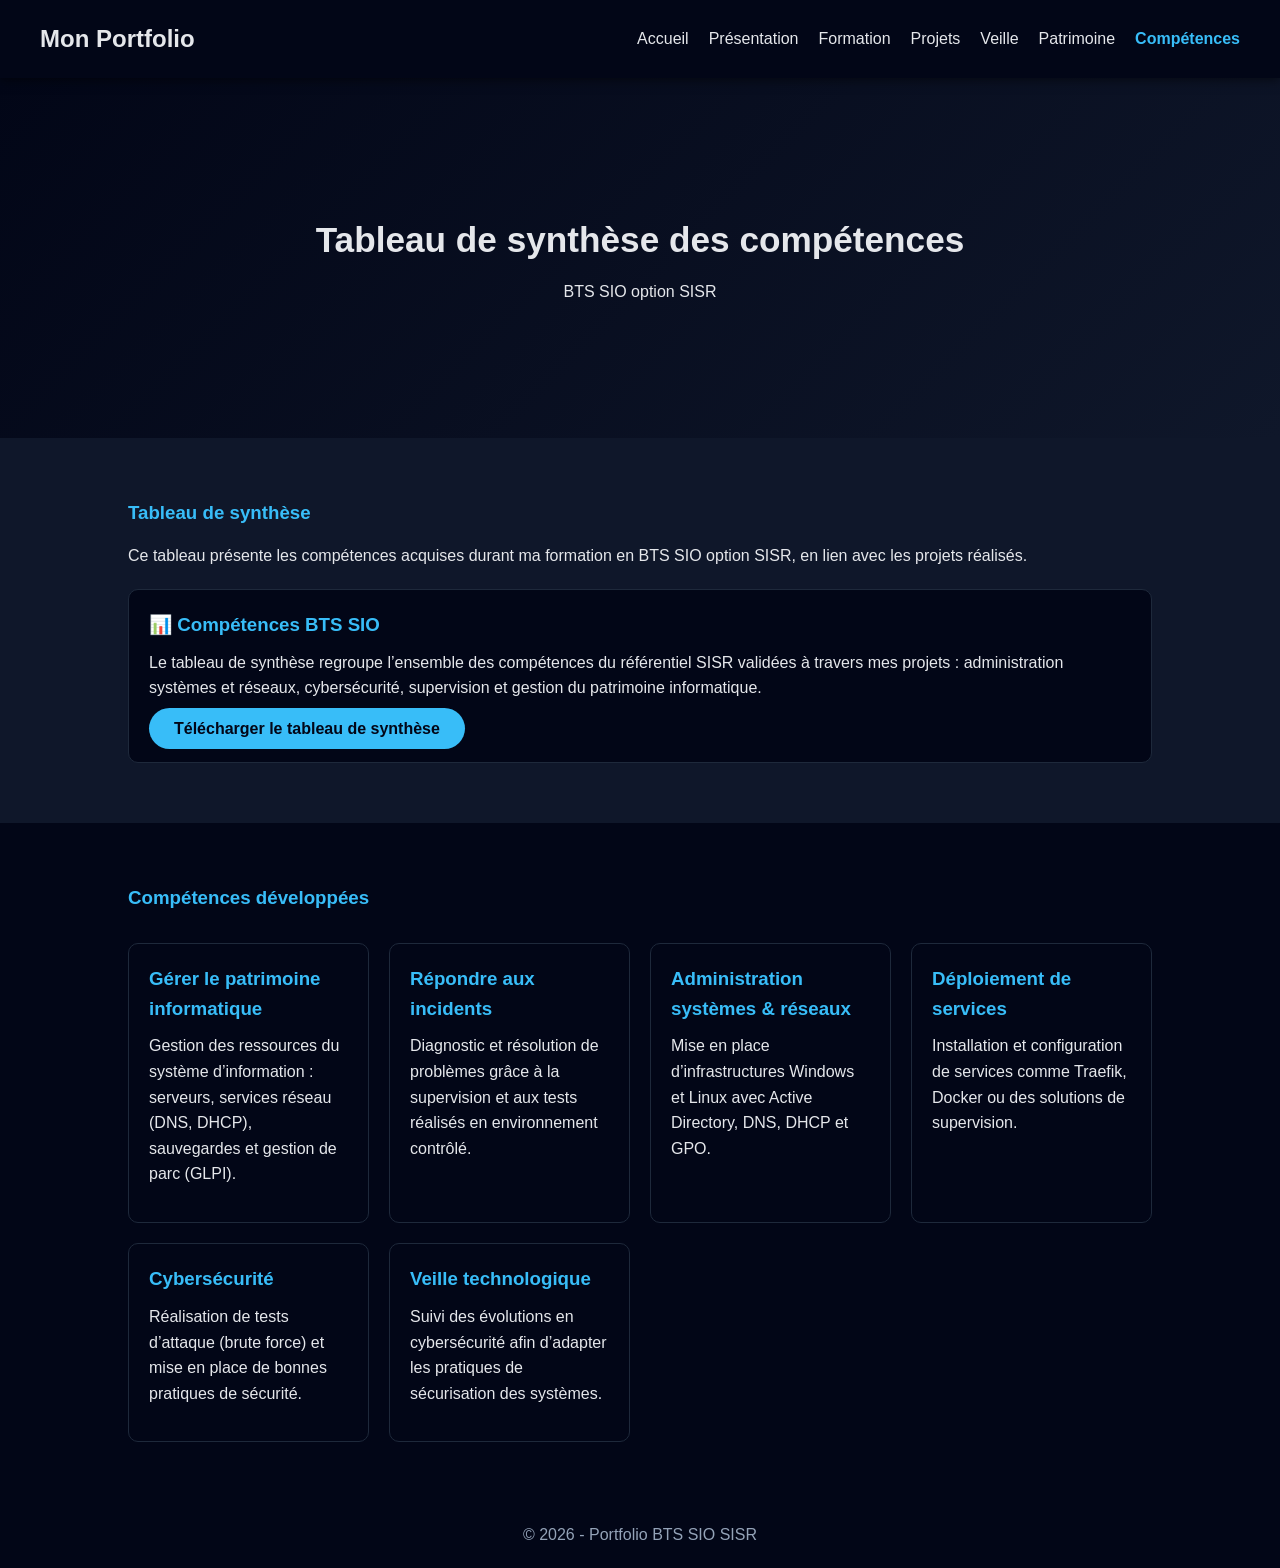
==== competences.html @ d58eaca1 "modifications" ====
<!DOCTYPE html>
<html lang="fr">
<head>
  <meta charset="UTF-8">
  <title>Compétences - Portfolio BTS SIO SISR</title>
  <link rel="stylesheet" href="style.css">
  <meta name="viewport" content="width=device-width, initial-scale=1.0">
</head>

<body>

<header>
  <nav class="navbar">
    <h1>Mon Portfolio</h1>
    <ul>
      <li><a href="index.html">Accueil</a></li>
      <li><a href="presentation.html">Présentation</a></li>
      <li><a href="formation.html">Formation</a></li>
      <li><a href="projets.html">Projets</a></li>
      <li><a href="veille.html">Veille</a></li>
      <li><a href="patrimoine.html">Patrimoine</a></li>
      <li><a href="competences.html" class="active">Compétences</a></li>
    </ul>
  </nav>
</header>

<section class="hero-small">
  <h2>Tableau de synthèse des compétences</h2>
  <p>BTS SIO option SISR</p>
</section>

<section class="section">

  <h3>Tableau de synthèse</h3>

  <p>
    Ce tableau présente les compétences acquises durant ma formation
    en BTS SIO option SISR, en lien avec les projets réalisés.
  </p>

  <!-- Bloc présentation -->
  <div class="card margin-top">
    <h3>📊 Compétences BTS SIO</h3>
    <p>
      Le tableau de synthèse regroupe l’ensemble des compétences du référentiel
      SISR validées à travers mes projets : administration systèmes et réseaux,
      cybersécurité, supervision et gestion du patrimoine informatique.
    </p>

    <a href="tableau_synthese.xlsx" class="btn" download>
      Télécharger le tableau de synthèse
    </a>
  </div>

</section>

<section class="section light">

  <h3>Compétences développées</h3>

  <div class="cards">

    <div class="card">
      <h3>Gérer le patrimoine informatique</h3>
      <p>
        Gestion des ressources du système d’information : serveurs,
        services réseau (DNS, DHCP), sauvegardes et gestion de parc (GLPI).
      </p>
    </div>

    <div class="card">
      <h3>Répondre aux incidents</h3>
      <p>
        Diagnostic et résolution de problèmes grâce à la supervision
        et aux tests réalisés en environnement contrôlé.
      </p>
    </div>

    <div class="card">
      <h3>Administration systèmes & réseaux</h3>
      <p>
        Mise en place d’infrastructures Windows et Linux avec Active Directory,
        DNS, DHCP et GPO.
      </p>
    </div>

    <div class="card">
      <h3>Déploiement de services</h3>
      <p>
        Installation et configuration de services comme Traefik,
        Docker ou des solutions de supervision.
      </p>
    </div>

    <div class="card">
      <h3>Cybersécurité</h3>
      <p>
        Réalisation de tests d’attaque (brute force) et mise en place
        de bonnes pratiques de sécurité.
      </p>
    </div>

    <div class="card">
      <h3>Veille technologique</h3>
      <p>
        Suivi des évolutions en cybersécurité afin d’adapter
        les pratiques de sécurisation des systèmes.
      </p>
    </div>

  </div>

</section>

<footer>
  <p>© 2026 - Portfolio BTS SIO SISR</p>
</footer>

</body>
</html>
---- style.css ----
* {
  margin: 0;
  padding: 0;
  box-sizing: border-box;
  font-family: Arial, Helvetica, sans-serif;
}

body {
  background: #0f172a;
  color: #e5e7eb;
  line-height: 1.6;
}

/* Navbar */
header {
  background: #020617;
  padding: 20px 40px;
}

.navbar {
  display: flex;
  justify-content: space-between;
  align-items: center;
}

.navbar ul {
  list-style: none;
  display: flex;
  gap: 20px;
}

.navbar a {
  color: #e5e7eb;
  text-decoration: none;
  transition: 0.3s;
}

.navbar a:hover {
  color: #38bdf8;
}

/* Hero */
.hero {
  height: 70vh;
  display: flex;
  flex-direction: column;
  justify-content: center;
  align-items: center;
  text-align: center;
  padding: 40px;
  background: linear-gradient(135deg, #020617, #0f172a);
}

.hero h2 {
  font-size: 2.5rem;
  margin-bottom: 15px;
}

.btn {
  margin-top: 20px;
  padding: 12px 25px;
  background: #38bdf8;
  color: #020617;
  text-decoration: none;
  border-radius: 25px;
  font-weight: bold;
  transition: 0.3s;
}

.btn:hover {
  background: #0ea5e9;
}

/* Sections */
.section {
  padding: 60px 10%;
}

.section h2 {
  margin-bottom: 20px;
  color: #38bdf8;
}

.light {
  background: #020617;
}

/* Cards */
.cards {
  display: grid;
  grid-template-columns: repeat(auto-fit, minmax(220px, 1fr));
  gap: 20px;
  margin-top: 20px;
}

.card {
  background: #0f172a;
  padding: 20px;
  border-radius: 10px;
  transition: 0.3s;
  border: 1px solid #1e293b;
}

.card:hover {
  transform: translateY(-5px);
  border-color: #38bdf8;
}

/* Footer */
footer {
  text-align: center;
  padding: 20px;
  background: #020617;
  color: #94a3b8;
}

/* Hero plus petit pour les pages internes */
.hero-small {
  height: 40vh;
  text-align: center;
  display: flex;
  flex-direction: column;
  justify-content: center;
  background: linear-gradient(135deg, #020617, #0f172a);
}

.hero-small h2 {
  font-size: 2.2rem;
  margin-bottom: 10px;
}

/* Page présentation */
.about-container {
  display: grid;
  grid-template-columns: 2fr 1fr;
  gap: 40px;
}

.about-text h3 {
  margin-top: 20px;
  color: #38bdf8;
}

.about-text p {
  margin-top: 10px;
  color: #cbd5f5;
}

.about-card {
  background: #020617;
  padding: 25px;
  border-radius: 12px;
  border: 1px solid #1e293b;
  height: fit-content;
}

.about-card ul {
  list-style: none;
  margin: 20px 0;
}

.about-card li {
  margin-bottom: 10px;
}

/* Lien actif dans la navbar */
.navbar .active {
  color: #38bdf8;
  font-weight: bold;
}

/* Responsive */
@media (max-width: 900px) {
  .about-container {
    grid-template-columns: 1fr;
  }
}

/* Timeline Formation */
.timeline {
  display: flex;
  flex-direction: column;
  gap: 30px;
}

.timeline-item {
  display: grid;
  grid-template-columns: 150px 1fr;
  gap: 20px;
  padding: 20px;
  background: #020617;
  border-radius: 12px;
  border: 1px solid #1e293b;
  transition: 0.3s;
}

.timeline-item:hover {
  transform: translateY(-4px);
  border-color: #38bdf8;
}

.timeline-date {
  font-weight: bold;
  color: #38bdf8;
}

.timeline-content h3 {
  margin-bottom: 10px;
}

.timeline-content ul {
  margin-top: 10px;
  padding-left: 20px;
}

.timeline-content li {
  margin-bottom: 6px;
}

/* Responsive */
@media (max-width: 800px) {
  .timeline-item {
    grid-template-columns: 1fr;
  }
}

/* Titres sections veille */
.section h3 {
  margin-bottom: 15px;
  color: #38bdf8;
}

/* Liste veille */
.veille-list {
  list-style: square;
  padding-left: 20px;
  margin-top: 15px;
}

.veille-list li {
  margin-bottom: 8px;
}

/* Titres des sections */
.section h3 {
  margin-bottom: 15px;
  color: #38bdf8;
}

/* Réutilisation des listes */
.veille-list {
  list-style: square;
  padding-left: 20px;
  margin-top: 15px;
}

.veille-list li {
  margin-bottom: 8px;
}

.cards {
  display: grid;
  grid-template-columns: repeat(auto-fit, minmax(220px, 1fr));
  gap: 20px;
  margin-top: 30px;
}

.card {
  background: #020617;
  padding: 20px;
  border-radius: 10px;
  border: 1px solid #1e293b;
  transition: 0.3s;
}

.card:hover {
  transform: translateY(-5px);
  border-color: #38bdf8;
}

.card h3 {
  margin-bottom: 10px;
}

.card p {
  margin-bottom: 15px;
}

header{
  position: sticky;
  top: 0;
  z-index: 1000;
  background: #020617;
  box-shadow: 0 2px 10px rgba(0,0,0,0.5);
}

.margin-top {
  margin-top: 20px;
}

#contact p {
  margin-bottom: 10px;
}

#contact .btn {
  display: inline-block;
  margin: 20px 0;
}
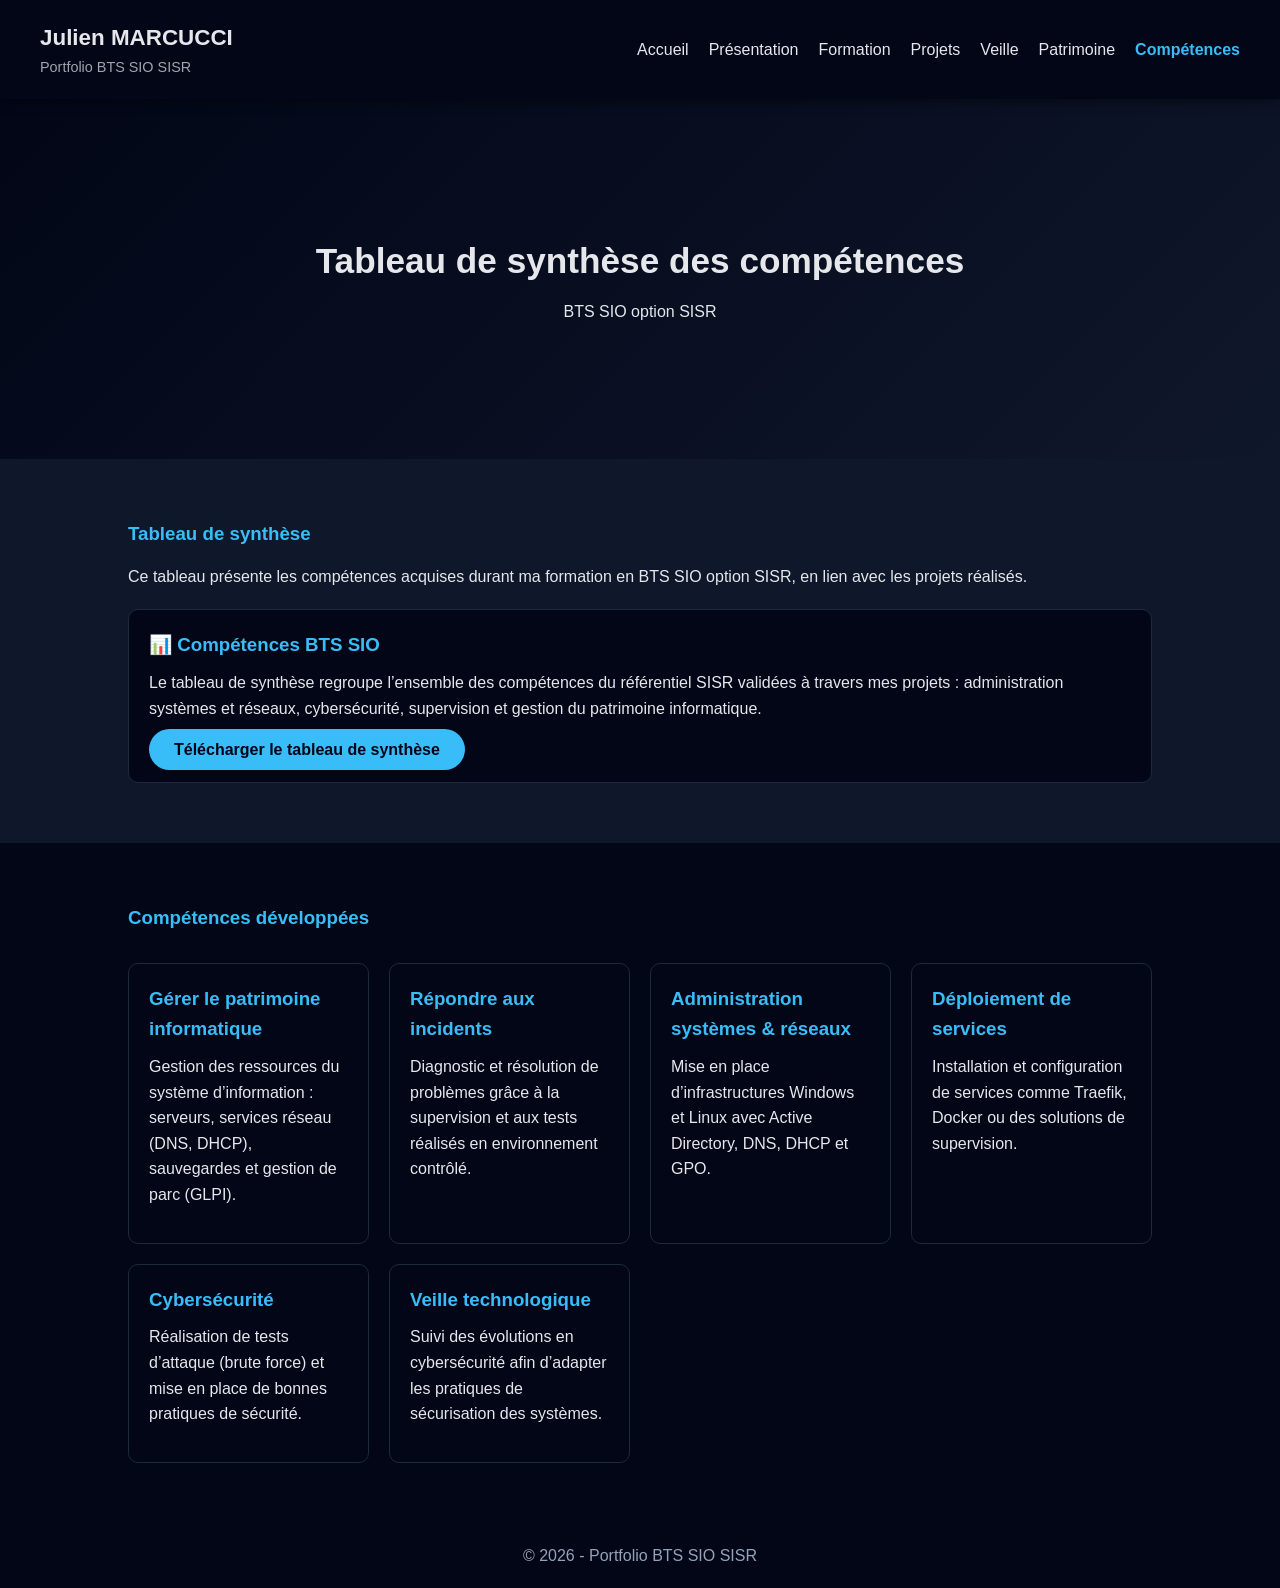
==== commit ae10a299: "ajustement du titre" ====
--- a/competences.html
+++ b/competences.html
@@ -11,7 +11,10 @@
 
 <header>
   <nav class="navbar">
-    <h1>Mon Portfolio</h1>
+    <div class="brand">
+    <h1>Julien MARCUCCI</h1>
+    <p>Portfolio BTS SIO SISR</p>
+  </div>
     <ul>
       <li><a href="index.html">Accueil</a></li>
       <li><a href="presentation.html">Présentation</a></li>
--- a/style.css
+++ b/style.css
@@ -305,4 +305,20 @@
 #contact .btn {
   display: inline-block;
   margin: 20px 0;
+}
+
+.navbar h1 {
+  font-size: 1.4rem;
+  margin: 0;
+}
+
+.navbar p {
+  font-size: 0.9rem;
+  opacity: 0.7;
+  margin: 0;
+}
+
+.brand {
+  display: flex;
+  flex-direction: column;
 }
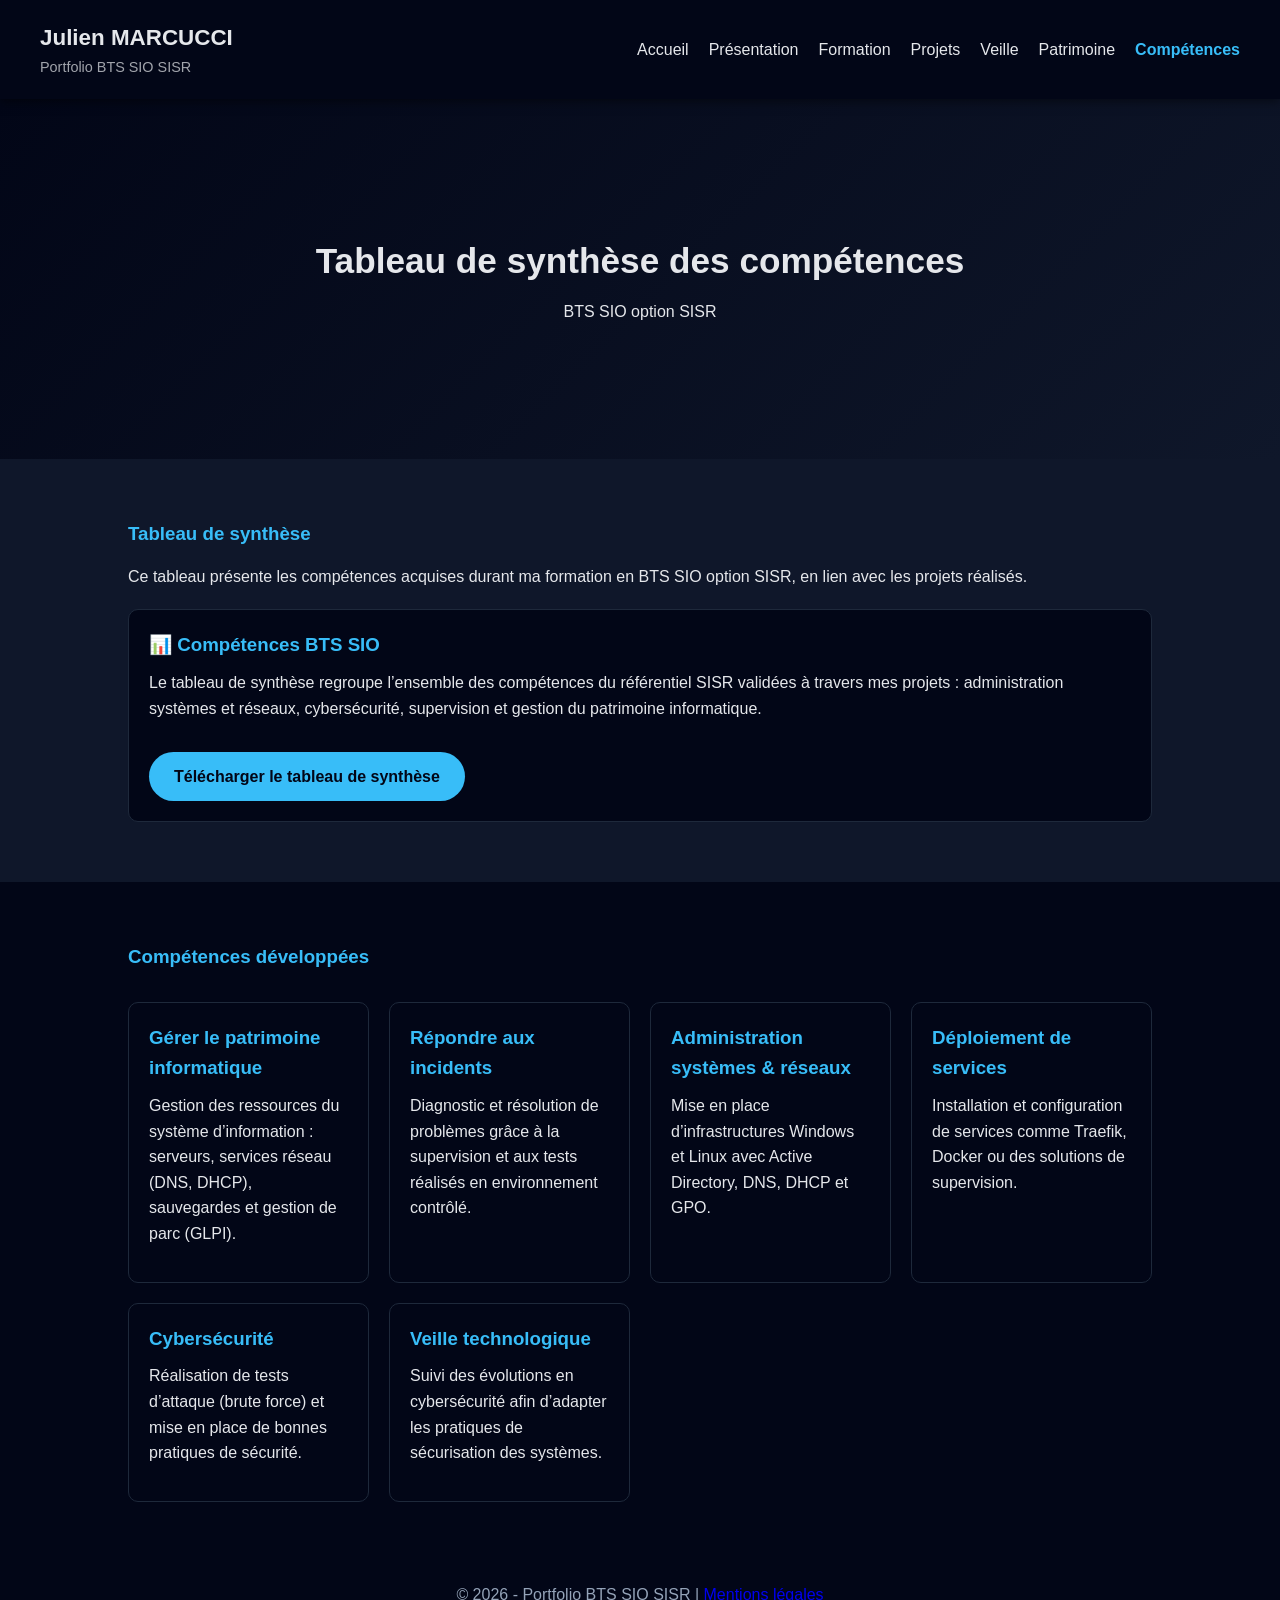
==== commit b50f8a1f: "Ajout mentions légales et stages" ====
--- a/competences.html
+++ b/competences.html
@@ -50,7 +50,7 @@
       cybersécurité, supervision et gestion du patrimoine informatique.
     </p>
 
-    <a href="tableau_synthese.xlsx" class="btn" download>
+    <a href="tableau-synthese.xlsx" class="btn" download>
       Télécharger le tableau de synthèse
     </a>
   </div>
@@ -116,7 +116,10 @@
 </section>
 
 <footer>
-  <p>© 2026 - Portfolio BTS SIO SISR</p>
+  <p>
+  © 2026 - Portfolio BTS SIO SISR |
+  <a href="mentions-legales.html">Mentions légales</a>
+</p>
 </footer>
 
 </body>
--- a/style.css
+++ b/style.css
@@ -321,4 +321,17 @@
 .brand {
   display: flex;
   flex-direction: column;
+}
+
+.card ul {
+  margin: 10px 0 20px 20px; /* espace en bas + indentation propre */
+}
+
+.card li {
+  margin-bottom: 6px;
+}
+
+.card .btn {
+  display: inline-block;
+  margin-top: 15px;
 }
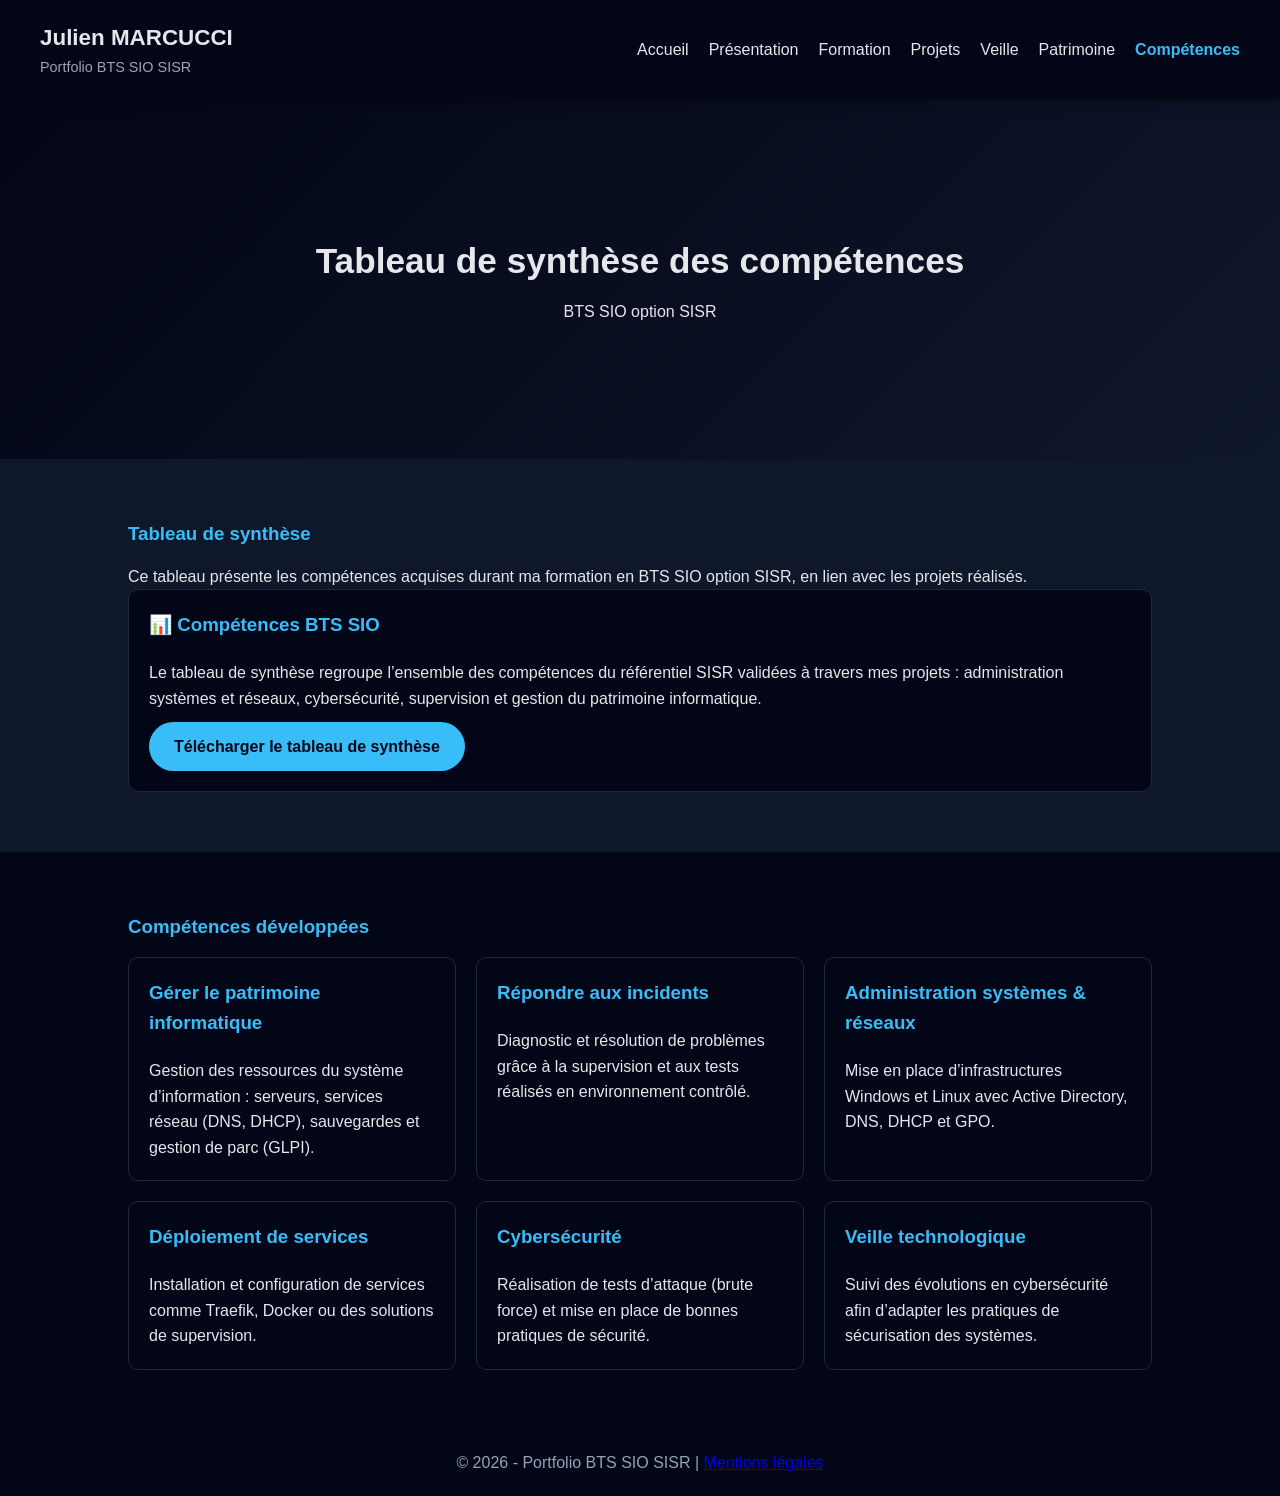
==== commit be15eb31: "Développement présentation, formation et actualisation du tableeau de synthèse" ====
--- a/competences.html
+++ b/competences.html
@@ -50,7 +50,7 @@
       cybersécurité, supervision et gestion du patrimoine informatique.
     </p>
 
-    <a href="tableau-synthese.xlsx" class="btn" download>
+    <a href="8 - BTS SIO - Annexe 8-1 - Tableau de synthèse - Epreuve E4 - BTS SIO 2024.xlsx" class="btn" download>
       Télécharger le tableau de synthèse
     </a>
   </div>
--- a/style.css
+++ b/style.css
@@ -1,3 +1,4 @@
+/* RESET GLOBAL */
 * {
   margin: 0;
   padding: 0;
@@ -5,16 +6,23 @@
   font-family: Arial, Helvetica, sans-serif;
 }
 
+/* BASE */
 body {
   background: #0f172a;
   color: #e5e7eb;
   line-height: 1.6;
 }
 
-/* Navbar */
+/* =========================
+   NAVBAR
+========================= */
 header {
+  position: sticky;
+  top: 0;
+  z-index: 1000;
   background: #020617;
   padding: 20px 40px;
+  box-shadow: 0 2px 10px rgba(0,0,0,0.5);
 }
 
 .navbar {
@@ -39,7 +47,30 @@
   color: #38bdf8;
 }
 
-/* Hero */
+.navbar .active {
+  color: #38bdf8;
+  font-weight: bold;
+}
+
+.navbar h1 {
+  font-size: 1.4rem;
+  margin: 0;
+}
+
+.navbar p {
+  font-size: 0.9rem;
+  opacity: 0.7;
+  margin: 0;
+}
+
+.brand {
+  display: flex;
+  flex-direction: column;
+}
+
+/* =========================
+   HERO
+========================= */
 .hero {
   height: 70vh;
   display: flex;
@@ -48,7 +79,10 @@
   align-items: center;
   text-align: center;
   padding: 40px;
-  background: linear-gradient(135deg, #020617, #0f172a);
+
+  background:
+    linear-gradient(rgba(2,6,23,0.88), rgba(15,23,42,0.95)),
+    url("salle-serveurs-futuriste.avif") center/cover no-repeat;
 }
 
 .hero h2 {
@@ -56,7 +90,28 @@
   margin-bottom: 15px;
 }
 
+.hero-small {
+  height: 40vh;
+  display: flex;
+  flex-direction: column;
+  justify-content: center;
+  text-align: center;
+  background: linear-gradient(135deg, #020617, #0f172a);
+}
+
+.hero-small h2 {
+  font-size: 2.2rem;
+  margin-bottom: 10px;
+}
+
+/* =========================
+   BOUTONS
+========================= */
 .btn {
+  display: inline-flex;
+  align-items: center;
+  justify-content: center;
+
   margin-top: 20px;
   padding: 12px 25px;
   background: #38bdf8;
@@ -65,13 +120,18 @@
   border-radius: 25px;
   font-weight: bold;
   transition: 0.3s;
+
+  width: fit-content;
+  white-space: nowrap;
 }
 
 .btn:hover {
   background: #0ea5e9;
 }
 
-/* Sections */
+/* =========================
+   SECTIONS
+========================= */
 .section {
   padding: 60px 10%;
 }
@@ -85,20 +145,42 @@
   background: #020617;
 }
 
-/* Cards */
+.section h3 {
+  margin-bottom: 15px;
+  color: #38bdf8;
+}
+
+.section ul {
+  padding-left: 1.5rem;
+  margin-top: 10px;
+}
+
+.section li {
+  margin-bottom: 6px;
+}
+
+/* =========================
+   CARDS
+========================= */
 .cards {
   display: grid;
-  grid-template-columns: repeat(auto-fit, minmax(220px, 1fr));
+  grid-template-columns: repeat(auto-fit, minmax(250px, 1fr));
   gap: 20px;
-  margin-top: 20px;
+  align-items: stretch; /* IMPORTANT */
 }
 
 .card {
-  background: #0f172a;
+  background: #020617;
   padding: 20px;
   border-radius: 10px;
+  border: 1px solid #1e293b;
   transition: 0.3s;
-  border: 1px solid #1e293b;
+
+  display: flex;
+  flex-direction: column;
+  gap: 10px;
+
+  height: 100%; /* IMPORTANT pour uniformiser */
 }
 
 .card:hover {
@@ -106,77 +188,29 @@
   border-color: #38bdf8;
 }
 
-/* Footer */
-footer {
-  text-align: center;
-  padding: 20px;
-  background: #020617;
-  color: #94a3b8;
-}
-
-/* Hero plus petit pour les pages internes */
-.hero-small {
-  height: 40vh;
-  text-align: center;
-  display: flex;
-  flex-direction: column;
-  justify-content: center;
-  background: linear-gradient(135deg, #020617, #0f172a);
-}
-
-.hero-small h2 {
-  font-size: 2.2rem;
+.card h3 {
   margin-bottom: 10px;
 }
 
-/* Page présentation */
-.about-container {
-  display: grid;
-  grid-template-columns: 2fr 1fr;
-  gap: 40px;
-}
-
-.about-text h3 {
-  margin-top: 20px;
-  color: #38bdf8;
-}
-
-.about-text p {
+.card p {
+  margin-bottom: 0;
+}
+
+.card ul {
   margin-top: 10px;
-  color: #cbd5f5;
-}
-
-.about-card {
-  background: #020617;
-  padding: 25px;
-  border-radius: 12px;
-  border: 1px solid #1e293b;
-  height: fit-content;
-}
-
-.about-card ul {
-  list-style: none;
-  margin: 20px 0;
-}
-
-.about-card li {
-  margin-bottom: 10px;
-}
-
-/* Lien actif dans la navbar */
-.navbar .active {
-  color: #38bdf8;
-  font-weight: bold;
-}
-
-/* Responsive */
-@media (max-width: 900px) {
-  .about-container {
-    grid-template-columns: 1fr;
-  }
-}
-
-/* Timeline Formation */
+}
+
+/* bouton dans cards */
+.card .btn {
+  margin-top: auto; /* pousse le bouton en bas */
+  align-self: flex-start;
+  width: fit-content;
+  white-space: nowrap;
+}
+
+/* =========================
+   TIMELINE
+========================= */
 .timeline {
   display: flex;
   flex-direction: column;
@@ -204,33 +238,95 @@
   color: #38bdf8;
 }
 
-.timeline-content h3 {
-  margin-bottom: 10px;
-}
-
-.timeline-content ul {
-  margin-top: 10px;
-  padding-left: 20px;
-}
-
-.timeline-content li {
-  margin-bottom: 6px;
-}
-
-/* Responsive */
+/* responsive timeline */
 @media (max-width: 800px) {
   .timeline-item {
     grid-template-columns: 1fr;
   }
 }
 
-/* Titres sections veille */
-.section h3 {
-  margin-bottom: 15px;
-  color: #38bdf8;
-}
-
-/* Liste veille */
+/* =========================
+   ABOUT
+========================= */
+.about-home {
+  display: grid;
+  grid-template-columns: 2fr 1fr;
+  gap: 40px;
+  align-items: center;
+}
+
+.about-photo img {
+  width: 100%;
+  max-width: 250px;
+  border-radius: 12px;
+  border: 2px solid #1e293b;
+}
+
+.about-text p {
+  margin-top: 10px;
+  color: #cbd5f5;
+}
+
+@media (max-width: 900px) {
+  .about-home {
+    grid-template-columns: 1fr;
+    text-align: center;
+  }
+
+  .about-photo img {
+    margin-top: 20px;
+  }
+}
+
+/* =========================
+   CONTACT
+========================= */
+#contact p {
+  margin-bottom: 10px;
+}
+
+#contact .btn {
+  display: inline-block;
+  margin: 20px 0;
+}
+
+/* =========================
+   ABOUT CARD (IMPORTANT FIX)
+========================= */
+.about-card {
+  background: #020617;
+  padding: 25px;
+  border-radius: 12px;
+  border: 1px solid #1e293b;
+
+  display: flex;
+  flex-direction: column;
+  gap: 15px;
+  height: fit-content;
+}
+
+.about-card ul {
+  padding-left: 20px;
+}
+
+.about-card .btn {
+  margin-top: 10px;
+  align-self: flex-start;
+}
+
+/* =========================
+   FOOTER
+========================= */
+footer {
+  text-align: center;
+  padding: 20px;
+  background: #020617;
+  color: #94a3b8;
+}
+
+/* =========================
+   VEILLE
+========================= */
 .veille-list {
   list-style: square;
   padding-left: 20px;
@@ -241,97 +337,29 @@
   margin-bottom: 8px;
 }
 
-/* Titres des sections */
-.section h3 {
-  margin-bottom: 15px;
-  color: #38bdf8;
-}
-
-/* Réutilisation des listes */
-.veille-list {
-  list-style: square;
-  padding-left: 20px;
-  margin-top: 15px;
-}
-
-.veille-list li {
-  margin-bottom: 8px;
-}
-
-.cards {
+/* =========================
+   RESPONSIVE GLOBAL (BONUS)
+========================= */
+@media (max-width: 600px) {
+  .btn {
+    width: 100%;
+    text-align: center;
+  }
+
+  .card .btn {
+    width: 100%;
+  }
+}
+
+.about-container {
   display: grid;
-  grid-template-columns: repeat(auto-fit, minmax(220px, 1fr));
-  gap: 20px;
-  margin-top: 30px;
-}
-
-.card {
-  background: #020617;
-  padding: 20px;
-  border-radius: 10px;
-  border: 1px solid #1e293b;
-  transition: 0.3s;
-}
-
-.card:hover {
-  transform: translateY(-5px);
-  border-color: #38bdf8;
-}
-
-.card h3 {
-  margin-bottom: 10px;
-}
-
-.card p {
-  margin-bottom: 15px;
-}
-
-header{
-  position: sticky;
-  top: 0;
-  z-index: 1000;
-  background: #020617;
-  box-shadow: 0 2px 10px rgba(0,0,0,0.5);
-}
-
-.margin-top {
-  margin-top: 20px;
-}
-
-#contact p {
-  margin-bottom: 10px;
-}
-
-#contact .btn {
-  display: inline-block;
-  margin: 20px 0;
-}
-
-.navbar h1 {
-  font-size: 1.4rem;
-  margin: 0;
-}
-
-.navbar p {
-  font-size: 0.9rem;
-  opacity: 0.7;
-  margin: 0;
-}
-
-.brand {
-  display: flex;
-  flex-direction: column;
-}
-
-.card ul {
-  margin: 10px 0 20px 20px; /* espace en bas + indentation propre */
-}
-
-.card li {
-  margin-bottom: 6px;
-}
-
-.card .btn {
-  display: inline-block;
-  margin-top: 15px;
+  grid-template-columns: 2fr 1fr;
+  gap: 40px;
+  align-items: start;
+}
+
+@media (max-width: 900px) {
+  .about-container {
+    grid-template-columns: 1fr;
+  }
 }
